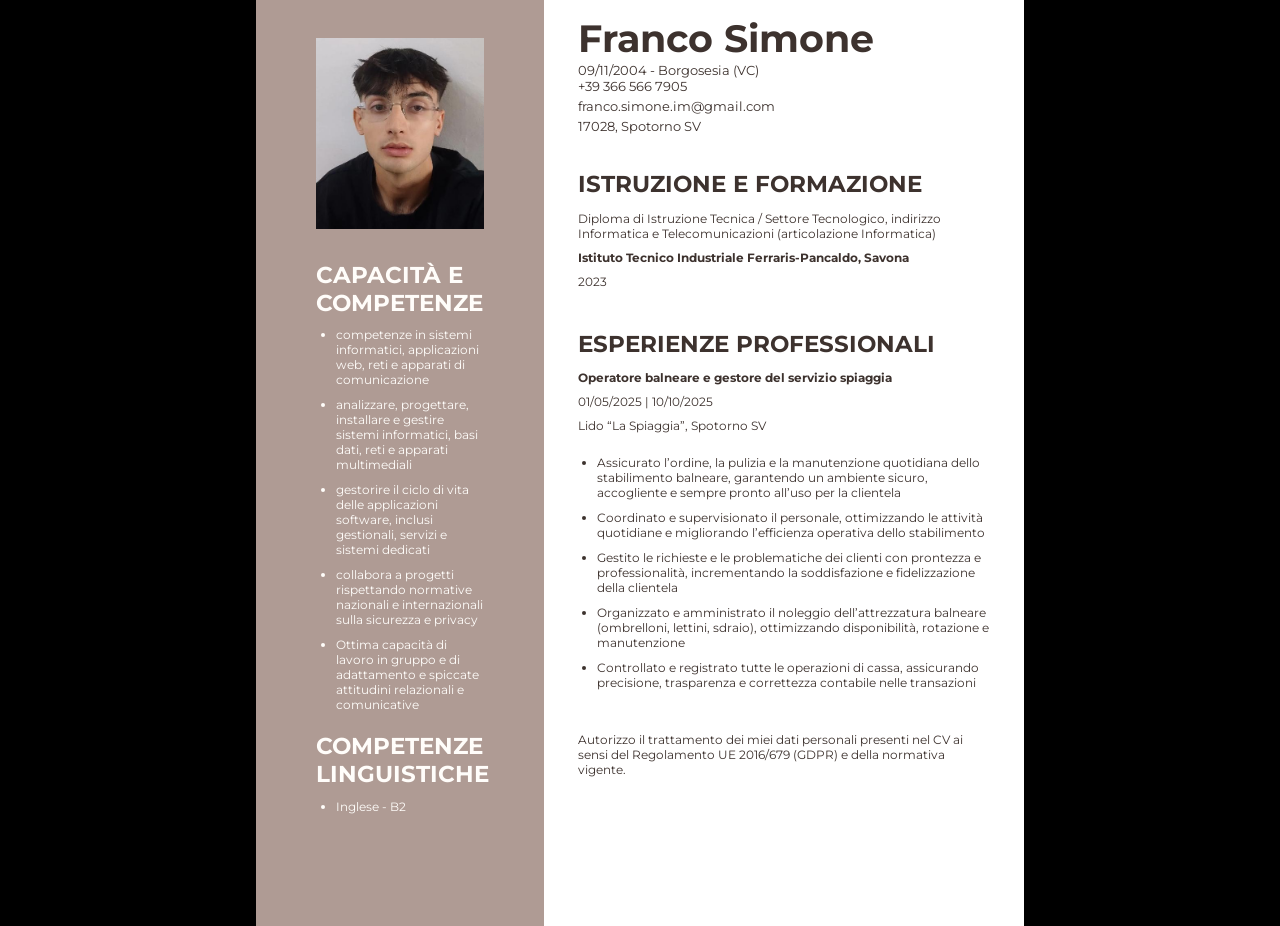
==== index.html @ 4af83966 "alpha1.4" ====
<html lang="it">
    <head>
        <meta charset="UTF-8">
        <meta name="viewport" content="width=device-width, initial-scale=1.0">
        <title>Div centrale adattivo</title>
        <script>
        let resizeTimeout;
        function checkScreenSize() 
        {
            if (document.documentElement.clientWidth < 600) 
            {
                window.location.href = "mobile.html";
            }
        }

        window.addEventListener("load", checkScreenSize);

        window.addEventListener("resize", () => {
            clearTimeout(resizeTimeout);
            resizeTimeout = setTimeout(checkScreenSize, 200); // aspetta 200ms dall’ultimo resize
        });
        </script>
        <link href="https://fonts.googleapis.com/css2?family=Montserrat:wght@400;700&amp;display=swap" rel="stylesheet">
        <style>
            html, body 
            {
                margin: 0;
                padding: 0;
                background-color: black;
            }

            /* Contenitore principale */
            .container {
                display: flex;           /* Flexbox per affiancare i div */
                align-items: stretch;    /* tutti i div avranno stessa altezza */
                min-height: 100vh;       /* altezza minima: tutta la finestra */
            }

            /* Div laterali */
            .side {
                width: 20%;
                background-color: black;
            }

            /* Div centrale */
            .center {
                flex: 1;                 /* occupa lo spazio restante */
                background-color: white;
                display: flex;           /* Flexbox per affiancare i div */
                align-items: stretch;
                min-width: 600px;
            }

            .titolo 
            {
                width: 37.5%;
                background-color: #AF9B94;
            }

            .titolo1
            {
                width: 58%;
                height: calc(100% - 2vmax);
                margin: 0% auto;
                padding-bottom: 2vmax;
            }

            .imma 
            {
                display: flex;
                justify-content: center;
            }

            .imma img 
            {
                width: 100%;   /* riempie tutta la larghezza disponibile */
                height: auto;  /* mantiene il rapporto originale */
                display: block;
            }

            .titolo1 > * {
                color: #fffdfa !important; /* bianco panna */
            }
            @media (max-width: 1150px)
            {
                .titolo1 > .para {
                font-size: clamp(17px, 1.5vmax, 66px) !important;
                }
            }
            

            .contenuto 
            {
                flex: 1;
                background-color: white;
                padding-bottom: 2vmax;
            }

            .contenuto1 
            {
                width: 86%;
                min-height: calc(100vh - 2vmax);
                margin: 0% auto;
                padding-bottom: 2vmax;
            }

            .spazio
            {
                width: 100%;
                height: 2.5vmax;
                background-color: transparent;
            }

            .nome {
                font-family: 'Montserrat', sans-serif;
                font-weight: 700;
                color: #3D322E;
                font-size: clamp(35px, 3vmax, 110px);
                margin-top: 0;
            }

            .dati
            {
                font-family: 'Montserrat', sans-serif;
                color: #3D322E;
                font-size: clamp(13px, 1vmax, 36px);
                margin-top: 0;
                text-decoration: none;
                display: block; 
                margin-bottom: 0.3vmax;
            }

            .para 
            {
                font-family: 'Montserrat', sans-serif;
                font-weight: 700;
                color: #3D322E;
                font-size: clamp(17px, 1.8vmax, 66px);
                margin-top: 0;
                text-transform: uppercase;
            }

            .testo
            {
                font-family: 'Montserrat', sans-serif;
                color: #3D322E;
                font-size: clamp(12px, 0.9vmax, 33px);;
                margin-top: 0;
                text-decoration: none;
                display: block; 
                margin-bottom: 0.7vmax;
            }

            ul
            {
                margin: 0px;
                padding-left: 1.5vmax;
            }

            li
            {
                margin-bottom: 10px;
            }

        </style>
        <style type="text/css" id="operaUserStyle"></style>
    </head>
    <body>
        <div class="container">
            <div class="side"><!-- Laterale sinistro --></div>
            <div class="center">
                <div class="titolo">
                    <div class="titolo1">
                        <div class="spazio" style="height: 3vmax;"></div>
                        <div class="imma">
                            <img src="foto_33292.jpg" alt="imma">
                        </div>
                        <div class="spazio"></div>
                        <span class="para">capacità e competenze</span>
                        <div class="spazio " style="height: 0.8vmax;"></div>
                        <span class="testo">
                            <ul>
                                <li>competenze in sistemi informatici, applicazioni web, reti e apparati di comunicazione</li>
                                <li>analizzare, progettare, installare e gestire sistemi informatici, basi dati, reti e apparati multimediali</li>
                                <li>gestorire il ciclo di vita delle applicazioni software, inclusi gestionali, servizi e sistemi dedicati</li>
                                <li>collabora a progetti rispettando normative nazionali e internazionali sulla sicurezza e privacy</li>
                                <li>Ottima capacità di lavoro in gruppo e di adattamento e spiccate attitudini relazionali e comunicative</li>
                            </ul>
                        </span>
                        <div class="spazio " style="height: 0.8vmax;"></div>
                        <span class="para">Competenze Linguistiche</span>
                        <div class="spazio " style="height: 0.8vmax;"></div>
                        <span class="testo">
                            <ul>
                                <li>Inglese - B2</li>
                            </ul>
                        </span>
                    </div>
                </div>
                <div class="contenuto">
                    <div class="contenuto1" id="c">
                        <div class="spazio" style="height: 1.2vmax;"></div>
                        <span class="nome">Franco Simone</span>
                        
                        <span class="dati">
                            09/11/2004 - Borgosesia (VC)

                            <a class="dati" href="tel:+393665667905" target="_blank">
                                +39 366 566 7905
                            </a>
                            
                            <a class="dati" href="https://mail.google.com/mail/?view=cm&amp;to=franco.simone.im@gmail.com&amp;su=Richiesta&amp;body=Ciao, vorrei informazioni" target="_blank">
                                franco.simone.im@gmail.com
                            </a>
                            
                            <a class="dati" href="https://www.google.com/maps/search/?api=1&amp;query=Spotorno" target="_blank">
                                17028, Spotorno SV
                            </a>
                        </span>
                        <div class="spazio"></div>
                        <span class="para">istruzione e formazione</span>
                        <div class="spazio" style="height: 1vmax;"></div>
                        <span class="testo">Diploma di Istruzione Tecnica / Settore Tecnologico, indirizzo Informatica e Telecomunicazioni (articolazione Informatica)</span>
                            <span class="testo"><strong>Istituto Tecnico Industriale Ferraris-Pancaldo, Savona</strong></span>
                            <span class="testo">2023</span>
                        </span>
                        <div class="spazio"></div>
                        <span class="para">ESPERIENZE PROFESSIONALI</span>
                        <div class="spazio" style="height: 1vmax;"></div>
                        <span class="testo"><strong>Operatore balneare e gestore del servizio spiaggia</strong></span>
                        <span class="testo">01/05/2025 | 10/10/2025</span>
                        <span class="testo">Lido “La Spiaggia”, Spotorno SV</span>
                        <div class="spazio" style="height: 1vmax;"></div>
                        <span class="testo">
                            <ul>
                                <li>Assicurato l’ordine, la pulizia e la manutenzione quotidiana dello stabilimento balneare, garantendo un ambiente sicuro, accogliente e sempre pronto all’uso per la clientela</li>
                                <li>Coordinato e supervisionato il personale, ottimizzando le attività quotidiane e migliorando l’efficienza operativa dello stabilimento</li>
                                <li>Gestito le richieste e le problematiche dei clienti con prontezza e professionalità, incrementando la soddisfazione e fidelizzazione della clientela</li>
                                <li>Organizzato e amministrato il noleggio dell’attrezzatura balneare (ombrelloni, lettini, sdraio), ottimizzando disponibilità, rotazione e manutenzione</li>
                                <li>Controllato e registrato tutte le operazioni di cassa, assicurando precisione, trasparenza e correttezza contabile nelle transazioni</li>
                            </ul>
                        </span>
                        <div class="spazio"></div>
                        <span class="testo">Autorizzo il trattamento dei miei dati personali presenti nel CV ai sensi del Regolamento UE 2016/679 (GDPR) e della normativa vigente.</span>
                    </div>
                </div>
            </div>
            <div class="side"><!-- Laterale destro --></div>
        </div>
        <script>
            window.addEventListener("resize", function() {
            if (window.innerWidth < 768) {
                console.log("Schermo piccolo");
            } else {
                console.log("Schermo grande");
            }
            });
        </script>
    </body>
</html>
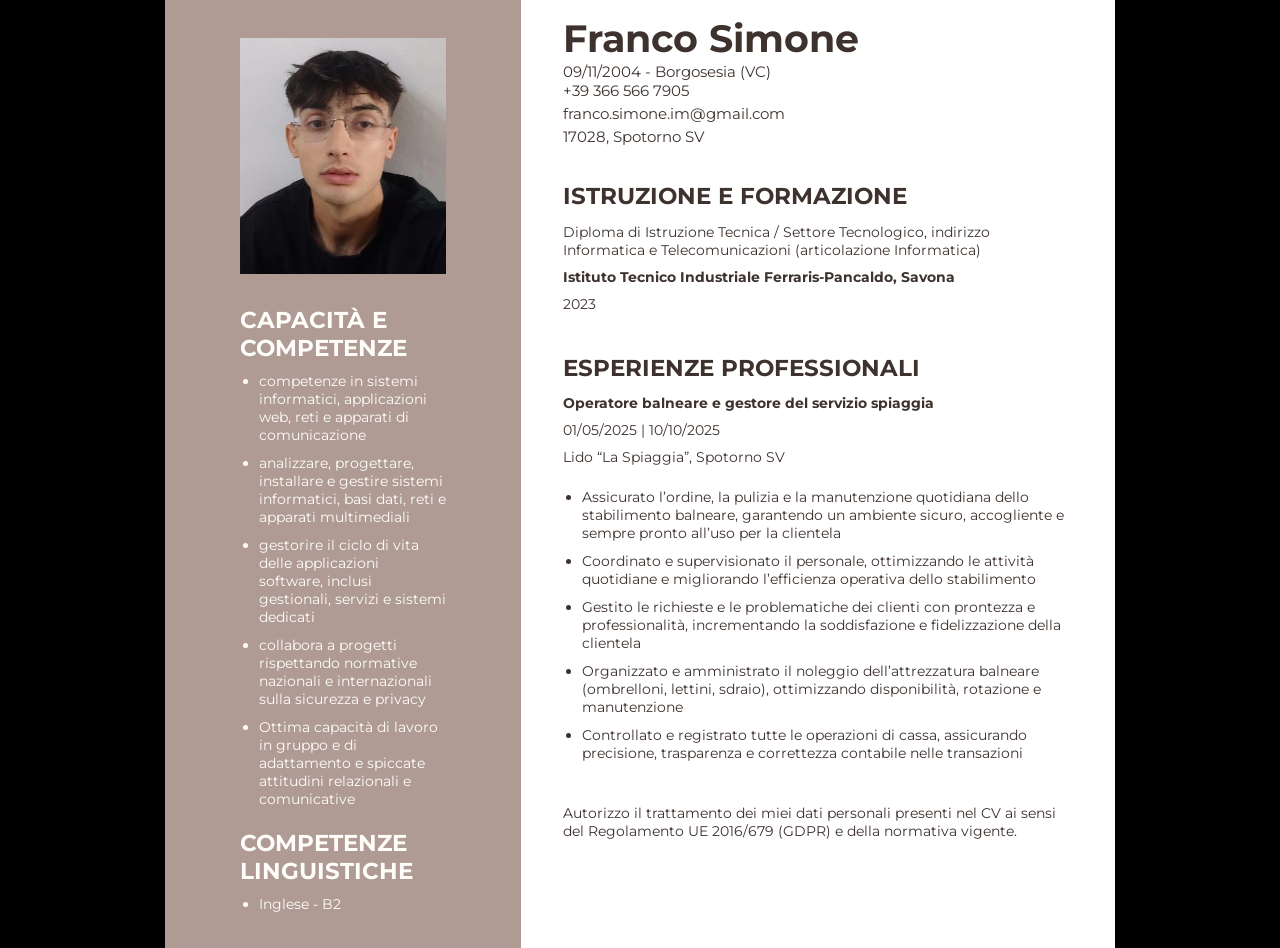
==== commit 4cc286b2: "beta1.0" ====
--- a/index.html
+++ b/index.html
@@ -3,23 +3,6 @@
         <meta charset="UTF-8">
         <meta name="viewport" content="width=device-width, initial-scale=1.0">
         <title>Div centrale adattivo</title>
-        <script>
-        let resizeTimeout;
-        function checkScreenSize() 
-        {
-            if (document.documentElement.clientWidth < 600) 
-            {
-                window.location.href = "mobile.html";
-            }
-        }
-
-        window.addEventListener("load", checkScreenSize);
-
-        window.addEventListener("resize", () => {
-            clearTimeout(resizeTimeout);
-            resizeTimeout = setTimeout(checkScreenSize, 200); // aspetta 200ms dall’ultimo resize
-        });
-        </script>
         <link href="https://fonts.googleapis.com/css2?family=Montserrat:wght@400;700&amp;display=swap" rel="stylesheet">
         <style>
             html, body 
@@ -27,142 +10,127 @@
                 margin: 0;
                 padding: 0;
                 background-color: black;
+                min-width: 374px;
+                overflow-x: hidden;
             }
 
+            @media (max-width: 599px) 
+            {
             /* Contenitore principale */
-            .container {
-                display: flex;           /* Flexbox per affiancare i div */
-                align-items: stretch;    /* tutti i div avranno stessa altezza */
-                min-height: 100vh;       /* altezza minima: tutta la finestra */
+                .container 
+                {
+                    display: none;       /* altezza minima: tutta la finestra */
+                }
+
+                .mobile 
+                {
+                    min-height: 100vh;       /* altezza minima: tutta la finestra */
+                }
+
+                .ps
+                {
+                    background-color: #AF9B94 !important;
+                    color: #fffdfa !important;
+                }
+
+                .pc
+                {
+                    background-color: #fffdfa !important;
+                    color: #3D322E !important;
+                }
+
+                .este
+                {
+                    width: calc(100% - 6vmax);
+                    min-height: calc(35vmax - 6vmax);
+                    height: auto;
+                    padding: 3vmax;
+                }
+
+                .inte
+                {
+                    width: 100%;
+                    min-height: calc(35vmax - 6vmax);
+                    height: auto;
+                    display: flex;
+                    align-items: stretch;
+                }
+
+                div.imma
+                {
+                    width: auto;
+                    height: 100%;
+                    background-color: transparent;
+                }
+
+                img.imma 
+                {
+                    width: auto;
+                    height: clamp(102px, 26vmin, 157px);
+                }
+
+                .nome {
+                    font-family: 'Montserrat', sans-serif;
+                    font-weight: 700;
+                    font-size: clamp(25px, 7vmin, 42px);
+                    margin-top: 0;
+                }
+
+                .dati
+                {
+                    font-family: 'Montserrat', sans-serif;
+                    font-size: clamp(15px, 4vmin, 22px);
+                    margin-top: 0;
+                    text-decoration: none;
+                    display: block; 
+                    margin-bottom: 0.3vmax;
+                }
+
+                @media (max-width: 470px)
+                {
+                    .dati
+                    {
+                        font-size: clamp(14px, 3.8vmin, 22px);
+                    }
+                }
+
+                .para 
+                {
+                    font-family: 'Montserrat', sans-serif;
+                    font-weight: 700;
+                    font-size: clamp(17px, 2.5vmax, 25px);
+                    margin-top: 0;
+                    text-transform: uppercase;
+                }
+
+                .testo
+                {
+                    font-family: 'Montserrat', sans-serif;
+                    font-size: clamp(13px, 0.9vmax, 33px);;
+                    margin-top: 0;
+                    text-decoration: none;
+                    display: block; 
+                    margin-bottom: clamp(10px, 1.8vmax, 15px);
+                }
+                
+                a 
+                {
+                    color: #fffdfa;
+                }
+
+                ul
+                {
+                    margin: 0px;
+                    padding-left: 2.2vmax;
+                }
+
+                li
+                {
+                    margin-bottom: 10px;
+                }
             }
-
-            /* Div laterali */
-            .side {
-                width: 20%;
-                background-color: black;
-            }
-
-            /* Div centrale */
-            .center {
-                flex: 1;                 /* occupa lo spazio restante */
-                background-color: white;
-                display: flex;           /* Flexbox per affiancare i div */
-                align-items: stretch;
-                min-width: 600px;
-            }
-
-            .titolo 
-            {
-                width: 37.5%;
-                background-color: #AF9B94;
-            }
-
-            .titolo1
-            {
-                width: 58%;
-                height: calc(100% - 2vmax);
-                margin: 0% auto;
-                padding-bottom: 2vmax;
-            }
-
-            .imma 
-            {
-                display: flex;
-                justify-content: center;
-            }
-
-            .imma img 
-            {
-                width: 100%;   /* riempie tutta la larghezza disponibile */
-                height: auto;  /* mantiene il rapporto originale */
-                display: block;
-            }
-
-            .titolo1 > * {
-                color: #fffdfa !important; /* bianco panna */
-            }
-            @media (max-width: 1150px)
-            {
-                .titolo1 > .para {
-                font-size: clamp(17px, 1.5vmax, 66px) !important;
-                }
-            }
-            
-
-            .contenuto 
-            {
-                flex: 1;
-                background-color: white;
-                padding-bottom: 2vmax;
-            }
-
-            .contenuto1 
-            {
-                width: 86%;
-                min-height: calc(100vh - 2vmax);
-                margin: 0% auto;
-                padding-bottom: 2vmax;
-            }
-
-            .spazio
-            {
-                width: 100%;
-                height: 2.5vmax;
-                background-color: transparent;
-            }
-
-            .nome {
-                font-family: 'Montserrat', sans-serif;
-                font-weight: 700;
-                color: #3D322E;
-                font-size: clamp(35px, 3vmax, 110px);
-                margin-top: 0;
-            }
-
-            .dati
-            {
-                font-family: 'Montserrat', sans-serif;
-                color: #3D322E;
-                font-size: clamp(13px, 1vmax, 36px);
-                margin-top: 0;
-                text-decoration: none;
-                display: block; 
-                margin-bottom: 0.3vmax;
-            }
-
-            .para 
-            {
-                font-family: 'Montserrat', sans-serif;
-                font-weight: 700;
-                color: #3D322E;
-                font-size: clamp(17px, 1.8vmax, 66px);
-                margin-top: 0;
-                text-transform: uppercase;
-            }
-
-            .testo
-            {
-                font-family: 'Montserrat', sans-serif;
-                color: #3D322E;
-                font-size: clamp(12px, 0.9vmax, 33px);;
-                margin-top: 0;
-                text-decoration: none;
-                display: block; 
-                margin-bottom: 0.7vmax;
-            }
-
-            ul
-            {
-                margin: 0px;
-                padding-left: 1.5vmax;
-            }
-
-            li
-            {
-                margin-bottom: 10px;
-            }
-
         </style>
+        <link rel="stylesheet" href="desktop.css">
         <style type="text/css" id="operaUserStyle"></style>
     </head>
     <body>
@@ -247,14 +215,86 @@
             </div>
             <div class="side"><!-- Laterale destro --></div>
         </div>
-        <script>
-            window.addEventListener("resize", function() {
-            if (window.innerWidth < 768) {
-                console.log("Schermo piccolo");
-            } else {
-                console.log("Schermo grande");
-            }
-            });
-        </script>
+
+        <div class="mobile">
+            <div class="este ps" style="min-height: auto; background-color: #AF9B94;">
+                <div class="inte" style="min-height: auto;">
+                    <div class="imma">
+                        <img class="imma" src="foto_33292.jpg" alt="sium">
+                    </div>
+                    <div style="background-color: transparent; width: 3vmax; min-width: 20px;"></div>
+                    <div style="flex-grow: 1;"> 
+                        <span class="nome">Franco Simone</span>
+                        <div style="background-color: transparent; height: 1vmax; width: 100%;"></div>
+                        <span class="dati">
+                            09/11/2004 - Borgosesia (VC)
+
+                            <a class="dati" href="tel:+393665667905" target="_blank">
+                                +39 366 566 7905
+                            </a>
+                                
+                            <a class="dati" href="https://mail.google.com/mail/?view=cm&amp;to=franco.simone.im@gmail.com&amp;su=Richiesta&amp;body=Ciao, vorrei informazioni" target="_blank">
+                                franco.simone.im@gmail.com
+                            </a>
+                                
+                            <a class="dati" href="https://www.google.com/maps/search/?api=1&amp;query=Spotorno" target="_blank">
+                                17028, Spotorno SV
+                            </a>
+                        </span>        
+                    </div>
+                </div>
+            </div>
+            <div class="este pc" style=" background-color: #fffdfa;">
+                <div class="inte" style="display: block;">
+                    <span class="para">istruzione e formazione</span>
+                    <div class="spazio" style="height: 1vmax;"></div>
+                    <span class="testo">Diploma di Istruzione Tecnica / Settore Tecnologico, indirizzo Informatica e Telecomunicazioni (articolazione Informatica)</span>
+                        <span class="testo"><strong>Istituto Tecnico Industriale Ferraris-Pancaldo, Savona</strong></span>
+                        <span class="testo">2023</span>
+                    
+                    <div class="spazio"></div>
+                    <span class="para">ESPERIENZE PROFESSIONALI</span>
+                    <div class="spazio" style="height: 1vmax;"></div>
+                    <span class="testo"><strong>Operatore balneare e gestore del servizio spiaggia</strong></span>
+                    <span class="testo">01/05/2025 | 10/10/2025</span>
+                    <span class="testo">Lido “La Spiaggia”, Spotorno SV</span>
+                    <div class="spazio" style="height: 1vmax;"></div>
+                    <span class="testo">
+                        <ul>
+                            <li>Assicurato l’ordine, la pulizia e la manutenzione quotidiana dello stabilimento balneare, garantendo un ambiente sicuro, accogliente e sempre pronto all’uso per la clientela</li>
+                            <li>Coordinato e supervisionato il personale, ottimizzando le attività quotidiane e migliorando l’efficienza operativa dello stabilimento</li>
+                            <li>Gestito le richieste e le problematiche dei clienti con prontezza e professionalità, incrementando la soddisfazione e fidelizzazione della clientela</li>
+                            <li>Organizzato e amministrato il noleggio dell’attrezzatura balneare (ombrelloni, lettini, sdraio), ottimizzando disponibilità, rotazione e manutenzione</li>
+                            <li>Controllato e registrato tutte le operazioni di cassa, assicurando precisione, trasparenza e correttezza contabile nelle transazioni</li>
+                        </ul>
+                    </span>
+                </div>
+            </div>
+            <div class="este ps" style=" background-color: #AF9B94;">
+                <div class="inte" style="display: block;">
+                    <span class="para">capacità e competenze</span>
+                    <div class="spazio " style="height: 0.8vmax;"></div>
+                    <span class="testo">
+                        <ul>
+                            <li>competenze in sistemi informatici, applicazioni web, reti e apparati di comunicazione</li>
+                            <li>analizzare, progettare, installare e gestire sistemi informatici, basi dati, reti e apparati multimediali</li>
+                            <li>gestorire il ciclo di vita delle applicazioni software, inclusi gestionali, servizi e sistemi dedicati</li>
+                            <li>collabora a progetti rispettando normative nazionali e internazionali sulla sicurezza e privacy</li>
+                            <li>Ottima capacità di lavoro in gruppo e di adattamento e spiccate attitudini relazionali e comunicative</li>
+                        </ul>
+                    </span>
+                    <div class="spazio " style="height: 0.8vmax;"></div>
+                    <span class="para">Competenze Linguistiche</span>
+                    <div class="spazio " style="height: 0.8vmax;"></div>
+                    <span class="testo">
+                        <ul>
+                            <li>Inglese - B2</li>
+                        </ul>
+                    </span>
+                    <div class="spazio" style="height: 6vmax;"></div>
+                    <span class="testo">Autorizzo il trattamento dei miei dati personali presenti nel CV ai sensi del Regolamento UE 2016/679 (GDPR) e della normativa vigente.</span>
+                </div>
+            </div>
+        </div>
     </body>
 </html>
--- a/desktop.css
+++ b/desktop.css
@@ -0,0 +1,163 @@
+           
+
+@media (min-width: 600px) 
+{
+    .mobile
+    {
+        display: none;
+    }
+
+    .container 
+    {
+        display: flex;
+        align-items: stretch;
+        min-height: 100vh;
+    }
+
+    @media (min-width: 1151px)
+    {
+        .center
+        {
+            min-width: 950px !important;
+        }
+
+        .side 
+        {
+            width: 20%;
+            
+            background-color: black;
+        }
+    }
+    
+    @media (max-width: 1150px) and (min-width: 951px)
+    {
+        .side 
+        {
+            width: calc((100% - 950px) / 2);
+            background-color: black;
+        }
+    }
+
+    @media (max-width: 950px)
+    {
+        .side
+        {
+            width: 0%;
+        }
+    }
+
+    .center 
+    {
+        flex: 1;
+        background-color: white;
+        display: flex;
+        align-items: stretch;
+        min-width: 600px;
+    }
+
+    .titolo 
+    {
+        width: 37.5%;
+        background-color: #AF9B94;
+    }
+
+    .titolo1
+    {
+        width: 58%;
+        height: calc(100% - 2vmax);
+        margin: 0% auto;
+        padding-bottom: 2vmax;
+    }
+
+    .imma 
+    {
+        display: flex;
+        justify-content: center;
+    }
+
+    .imma img 
+    {
+        width: 100%;
+        height: auto;
+        display: block;
+    }
+
+    .titolo1 > * 
+    {
+        color: #fffdfa !important;
+    }
+    
+    .contenuto 
+    {
+        flex: 1;
+        background-color: white;
+        padding-bottom: 2vmax;
+    }
+
+    .contenuto1 
+    {
+        width: 86%;
+        min-height: calc(100vh - 2vmax);
+        margin: 0% auto;
+        padding-bottom: 2vmax;
+    }
+
+    .spazio
+    {
+        width: 100%;
+        height: 2.5vmax;
+        background-color: transparent;
+    }
+
+    .nome 
+    {
+        font-family: 'Montserrat', sans-serif;
+        font-weight: 700;
+        color: #3D322E;
+        font-size: clamp(35px, 3vmax, 110px);
+        margin-top: 0;
+    }
+
+    .dati
+    {
+        font-family: 'Montserrat', sans-serif;
+        color: #3D322E;
+        font-size: clamp(15px, 1vmax, 36px);
+        margin-top: 0;
+        text-decoration: none;
+        display: block; 
+        margin-bottom: 0.3vmax;
+    }
+
+    .para 
+    {
+        font-family: 'Montserrat', sans-serif;
+        font-weight: 700;
+        color: #3D322E;
+        font-size: clamp(21px, 1.8vmax, 66px);
+        margin-top: 0;
+        text-transform: uppercase;
+    }
+
+    .testo
+    {
+        font-family: 'Montserrat', sans-serif;
+        color: #3D322E;
+        font-size: clamp(14px, 0.9vmax, 33px);;
+        margin-top: 0;
+        text-decoration: none;
+        display: block; 
+        margin-bottom: 0.7vmax;
+    }
+
+    ul
+    {
+        margin: 0px;
+        padding-left: 1.5vmax;
+    }
+
+    li
+    {
+        margin-bottom: 10px;
+    }
+}
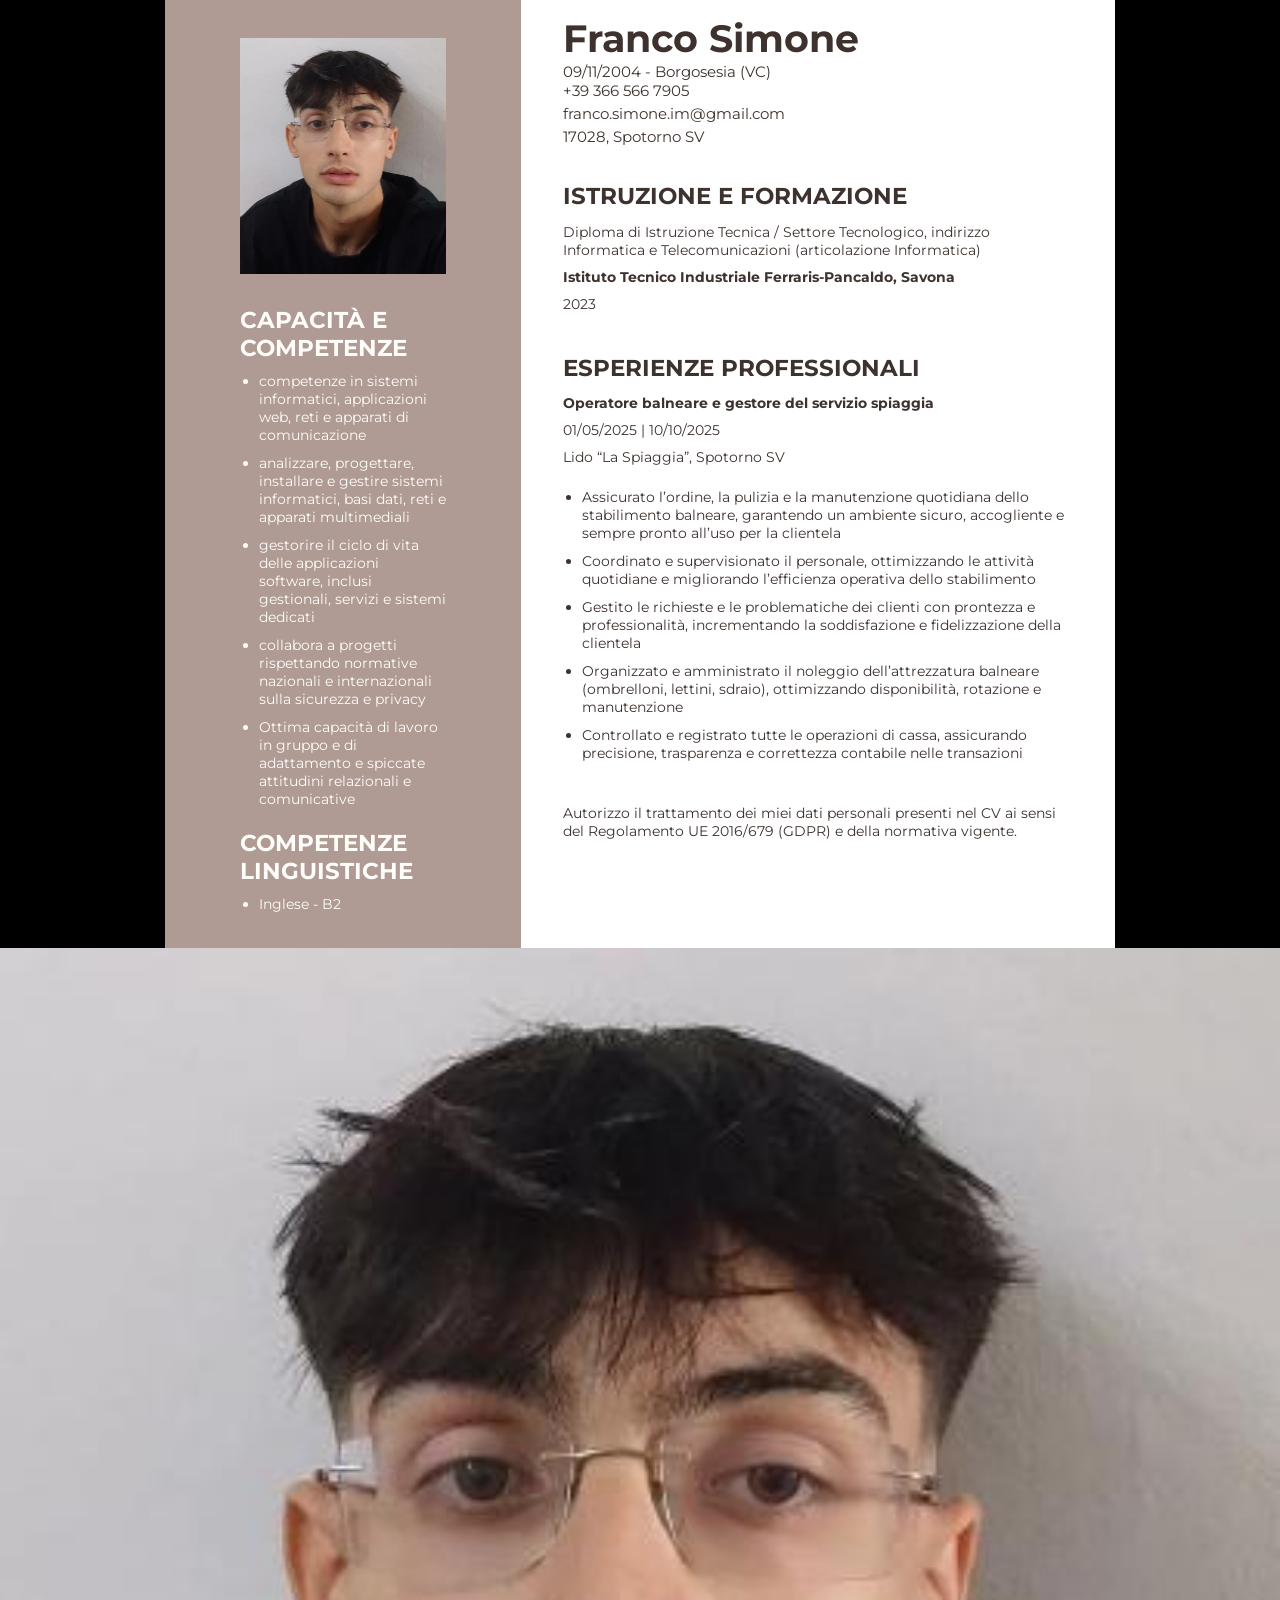
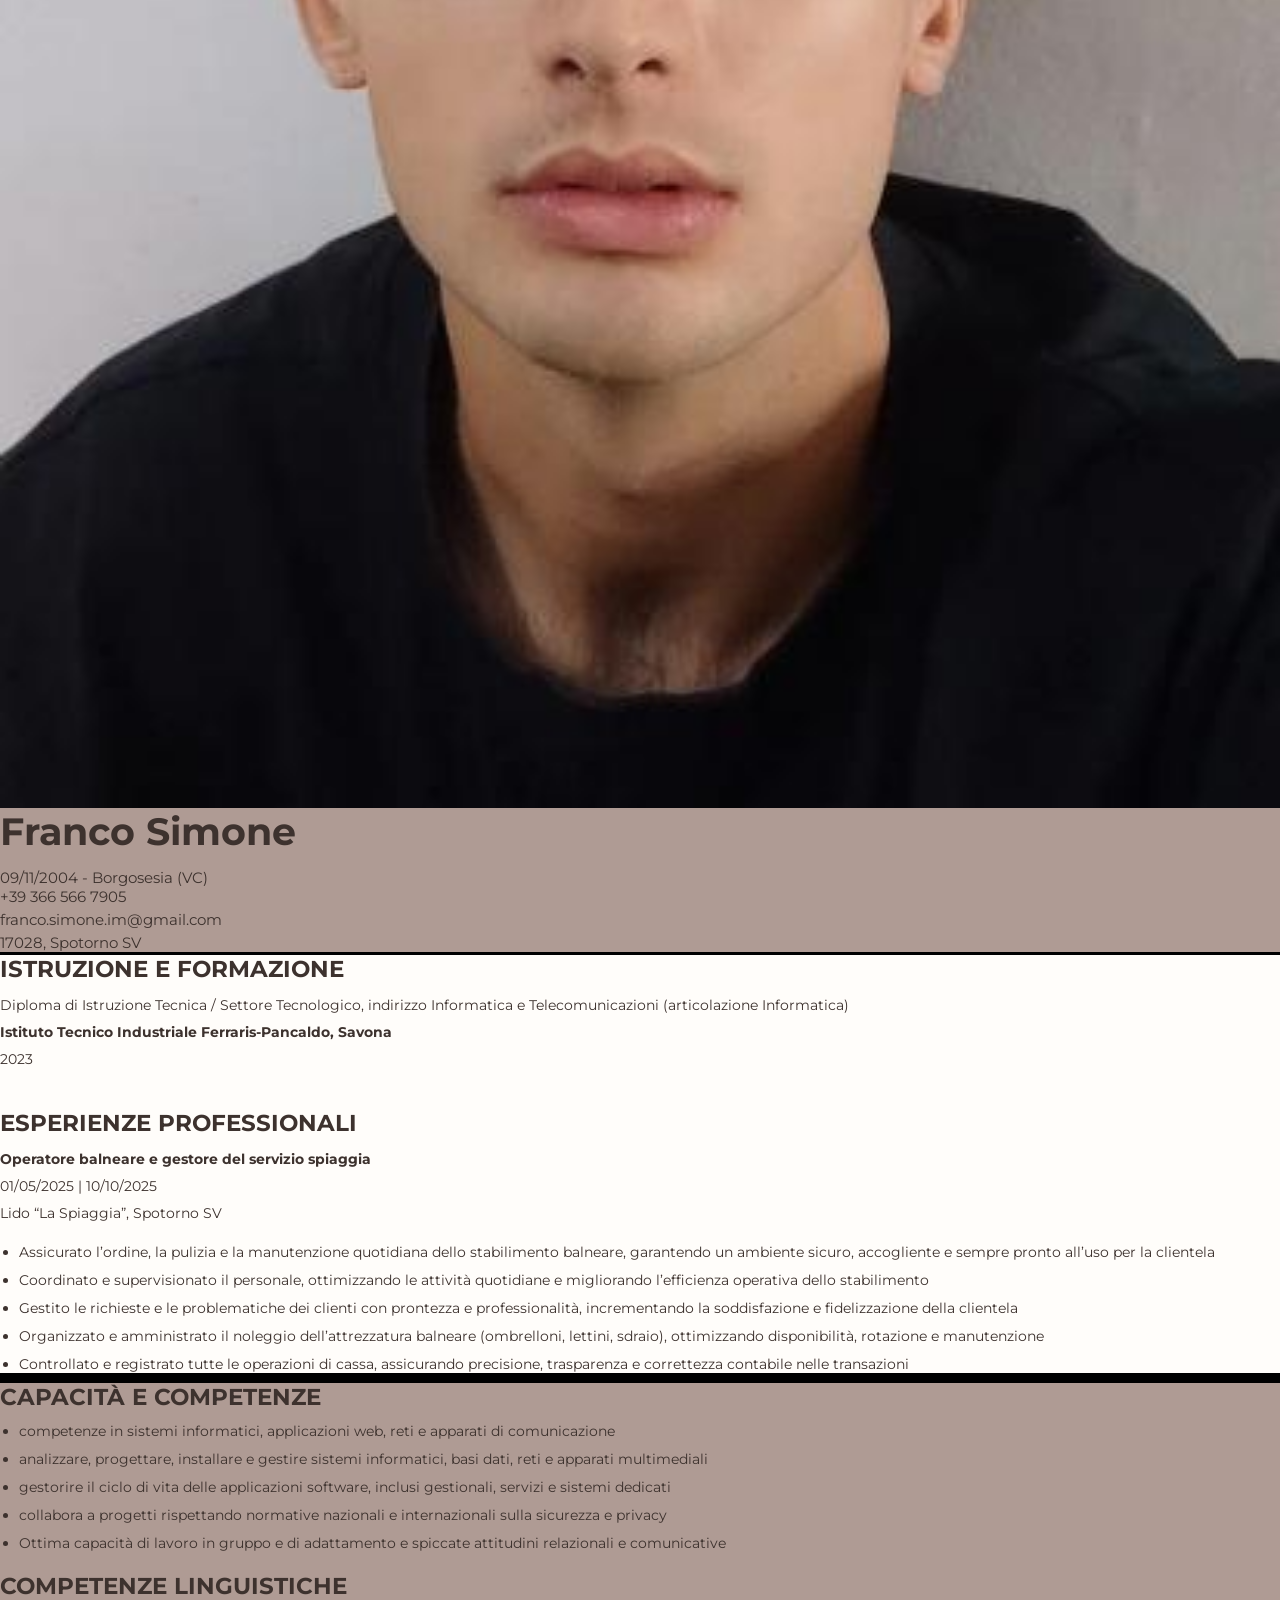
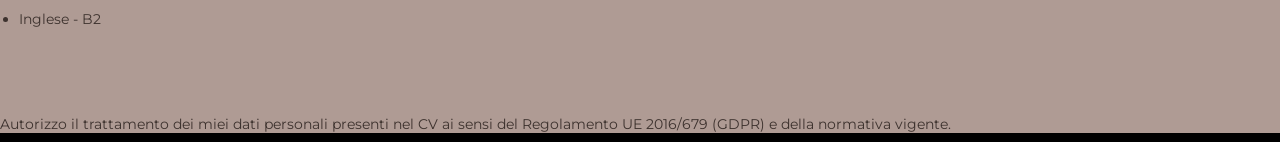
==== commit 5485271c: "beta1.1" ====
--- a/index.html
+++ b/index.html
@@ -60,6 +60,7 @@
                 {
                     width: auto;
                     height: 100%;
+                    align-self: center;
                     background-color: transparent;
                 }
 
--- a/desktop.css
+++ b/desktop.css
@@ -1,8 +1,6 @@
-           
-
 @media (min-width: 600px) 
 {
-    .mobile
+    .mobiles
     {
         display: none;
     }
@@ -99,7 +97,6 @@
         width: 86%;
         min-height: calc(100vh - 2vmax);
         margin: 0% auto;
-        padding-bottom: 2vmax;
     }
 
     .spazio
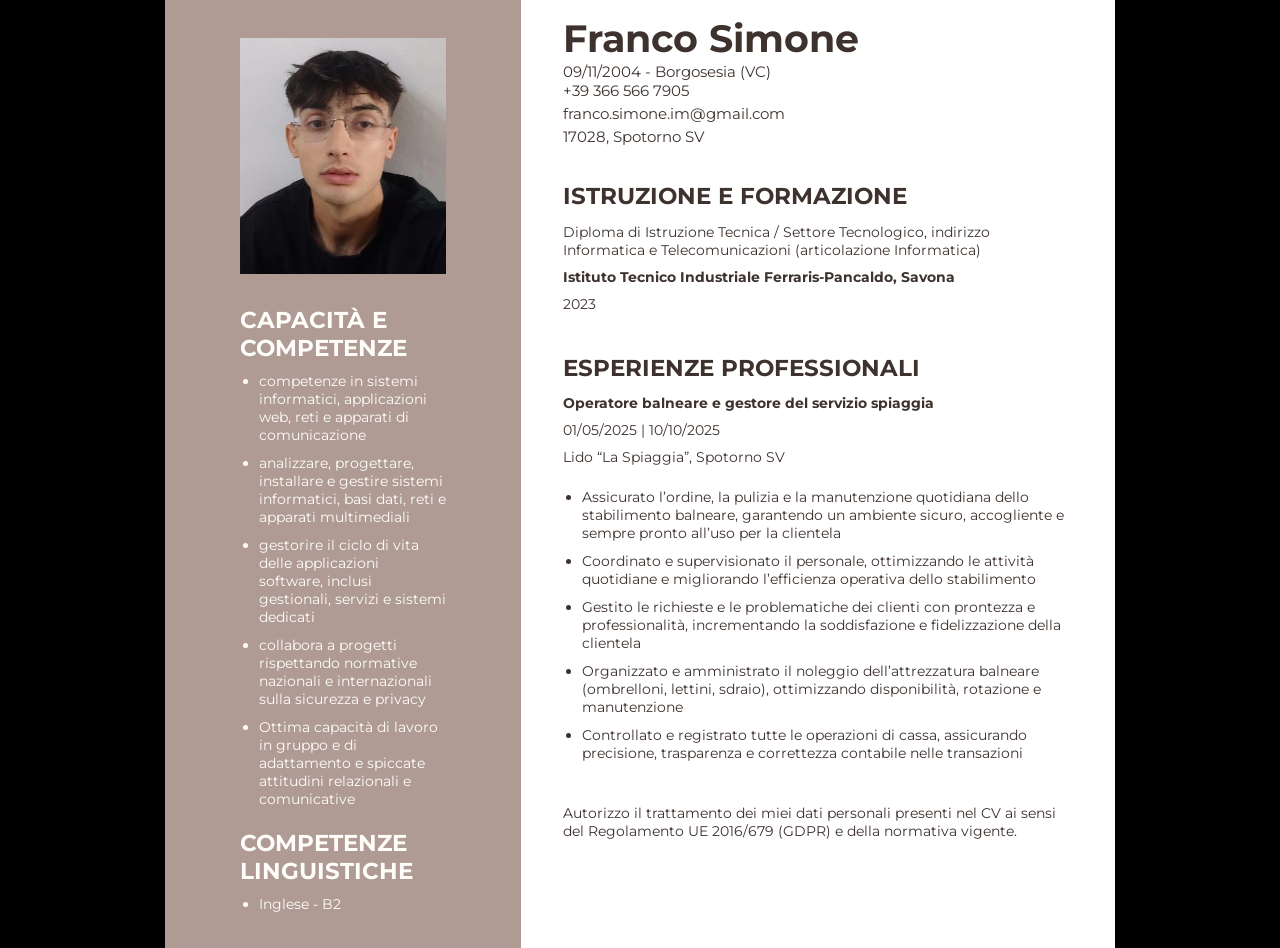
==== commit 933430df: "beta1.4" ====
--- a/index.html
+++ b/index.html
@@ -2,7 +2,8 @@
     <head>
         <meta charset="UTF-8">
         <meta name="viewport" content="width=device-width, initial-scale=1.0">
-        <title>Div centrale adattivo</title>
+        <title>Curriculum Vitae</title>
+        <link rel="icon" type="image/png" href="logop2.png">
         <link href="https://fonts.googleapis.com/css2?family=Montserrat:wght@400;700&amp;display=swap" rel="stylesheet">
         <style>
             html, body 
@@ -11,132 +12,15 @@
                 padding: 0;
                 background-color: black;
                 min-width: 374px;
-                overflow-x: hidden;
-            }
-
-            @media (max-width: 599px) 
-            {
-            /* Contenitore principale */
-                .container 
-                {
-                    display: none;       /* altezza minima: tutta la finestra */
-                }
-
-                .mobile 
-                {
-                    min-height: 100vh;       /* altezza minima: tutta la finestra */
-                }
-
-                .ps
-                {
-                    background-color: #AF9B94 !important;
-                    color: #fffdfa !important;
-                }
-
-                .pc
-                {
-                    background-color: #fffdfa !important;
-                    color: #3D322E !important;
-                }
-
-                .este
-                {
-                    width: calc(100% - 6vmax);
-                    min-height: calc(35vmax - 6vmax);
-                    height: auto;
-                    padding: 3vmax;
-                }
-
-                .inte
-                {
-                    width: 100%;
-                    min-height: calc(35vmax - 6vmax);
-                    height: auto;
-                    display: flex;
-                    align-items: stretch;
-                }
-
-                div.imma
-                {
-                    width: auto;
-                    height: 100%;
-                    align-self: center;
-                    background-color: transparent;
-                }
-
-                img.imma 
-                {
-                    width: auto;
-                    height: clamp(102px, 26vmin, 157px);
-                }
-
-                .nome {
-                    font-family: 'Montserrat', sans-serif;
-                    font-weight: 700;
-                    font-size: clamp(25px, 7vmin, 42px);
-                    margin-top: 0;
-                }
-
-                .dati
-                {
-                    font-family: 'Montserrat', sans-serif;
-                    font-size: clamp(15px, 4vmin, 22px);
-                    margin-top: 0;
-                    text-decoration: none;
-                    display: block; 
-                    margin-bottom: 0.3vmax;
-                }
-
-                @media (max-width: 470px)
-                {
-                    .dati
-                    {
-                        font-size: clamp(14px, 3.8vmin, 22px);
-                    }
-                }
-
-                .para 
-                {
-                    font-family: 'Montserrat', sans-serif;
-                    font-weight: 700;
-                    font-size: clamp(17px, 2.5vmax, 25px);
-                    margin-top: 0;
-                    text-transform: uppercase;
-                }
-
-                .testo
-                {
-                    font-family: 'Montserrat', sans-serif;
-                    font-size: clamp(13px, 0.9vmax, 33px);;
-                    margin-top: 0;
-                    text-decoration: none;
-                    display: block; 
-                    margin-bottom: clamp(10px, 1.8vmax, 15px);
-                }
-                
-                a 
-                {
-                    color: #fffdfa;
-                }
-
-                ul
-                {
-                    margin: 0px;
-                    padding-left: 2.2vmax;
-                }
-
-                li
-                {
-                    margin-bottom: 10px;
-                }
             }
         </style>
         <link rel="stylesheet" href="desktop.css">
+        <link rel="stylesheet" href="mobile.css">
         <style type="text/css" id="operaUserStyle"></style>
     </head>
     <body>
         <div class="container">
-            <div class="side"><!-- Laterale sinistro --></div>
+            <div class="side"></div>
             <div class="center">
                 <div class="titolo">
                     <div class="titolo1">
@@ -170,21 +54,11 @@
                     <div class="contenuto1" id="c">
                         <div class="spazio" style="height: 1.2vmax;"></div>
                         <span class="nome">Franco Simone</span>
-                        
                         <span class="dati">
                             09/11/2004 - Borgosesia (VC)
-
-                            <a class="dati" href="tel:+393665667905" target="_blank">
-                                +39 366 566 7905
-                            </a>
-                            
-                            <a class="dati" href="https://mail.google.com/mail/?view=cm&amp;to=franco.simone.im@gmail.com&amp;su=Richiesta&amp;body=Ciao, vorrei informazioni" target="_blank">
-                                franco.simone.im@gmail.com
-                            </a>
-                            
-                            <a class="dati" href="https://www.google.com/maps/search/?api=1&amp;query=Spotorno" target="_blank">
-                                17028, Spotorno SV
-                            </a>
+                            <a class="dati" href="tel:+393665667905" target="_blank">+39 366 566 7905</a>
+                            <a class="dati" href="https://mail.google.com/mail/?view=cm&amp;to=franco.simone.im@gmail.com&amp;su=Richiesta&amp;body=Ciao, vorrei informazioni" target="_blank">franco.simone.im@gmail.com</a>
+                            <a class="dati" href="https://www.google.com/maps/search/?api=1&amp;query=Spotorno" target="_blank">17028, Spotorno SV</a>
                         </span>
                         <div class="spazio"></div>
                         <span class="para">istruzione e formazione</span>
@@ -214,7 +88,7 @@
                     </div>
                 </div>
             </div>
-            <div class="side"><!-- Laterale destro --></div>
+            <div class="side"></div>
         </div>
 
         <div class="mobile">
@@ -224,24 +98,15 @@
                         <img class="imma" src="foto_33292.jpg" alt="sium">
                     </div>
                     <div style="background-color: transparent; width: 3vmax; min-width: 20px;"></div>
-                    <div style="flex-grow: 1;"> 
+                    <div style="flex-grow: 1;">
                         <span class="nome">Franco Simone</span>
                         <div style="background-color: transparent; height: 1vmax; width: 100%;"></div>
                         <span class="dati">
                             09/11/2004 - Borgosesia (VC)
-
-                            <a class="dati" href="tel:+393665667905" target="_blank">
-                                +39 366 566 7905
-                            </a>
-                                
-                            <a class="dati" href="https://mail.google.com/mail/?view=cm&amp;to=franco.simone.im@gmail.com&amp;su=Richiesta&amp;body=Ciao, vorrei informazioni" target="_blank">
-                                franco.simone.im@gmail.com
-                            </a>
-                                
-                            <a class="dati" href="https://www.google.com/maps/search/?api=1&amp;query=Spotorno" target="_blank">
-                                17028, Spotorno SV
-                            </a>
-                        </span>        
+                            <a class="dati" href="tel:+393665667905" target="_blank">+39 366 566 7905</a>
+                            <a class="dati" href="https://mail.google.com/mail/?view=cm&amp;to=franco.simone.im@gmail.com&amp;su=Richiesta&amp;body=Ciao, vorrei informazioni" target="_blank">franco.simone.im@gmail.com</a>
+                            <a class="dati" href="https://www.google.com/maps/search/?api=1&amp;query=Spotorno" target="_blank">17028, Spotorno SV</a>
+                        </span>
                     </div>
                 </div>
             </div>
--- a/desktop.css
+++ b/desktop.css
@@ -1,6 +1,6 @@
 @media (min-width: 600px) 
 {
-    .mobiles
+    .mobile
     {
         display: none;
     }
--- a/mobile.css
+++ b/mobile.css
@@ -0,0 +1,115 @@
+@media (max-width: 599px) 
+{
+    .container 
+    {
+        display: none;       /* altezza minima: tutta la finestra */
+    }
+
+    .mobile 
+    {
+        min-height: 100vh;       /* altezza minima: tutta la finestra */
+    }
+
+    .ps
+    {
+        background-color: #AF9B94 !important;
+        color: #fffdfa !important;
+    }
+
+    .pc
+    {
+        background-color: #fffdfa !important;
+        color: #3D322E !important;
+    }
+
+    .este
+    {
+        width: calc(100% - 6vmax);
+        min-height: calc(35vmax - 6vmax);
+        height: auto;
+        padding: 3vmax;
+    }
+
+    .inte
+    {
+        width: 100%;
+        min-height: calc(35vmax - 6vmax);
+        height: auto;
+        display: flex;
+        align-items: stretch;
+    }
+
+    div.imma
+    {
+        width: auto;
+        height: 100%;
+        align-self: center;
+        background-color: transparent;
+    }
+
+    img.imma 
+    {
+        width: auto;
+        height: clamp(102px, 26vmin, 157px);
+    }
+
+    .nome {
+        font-family: 'Montserrat', sans-serif;
+        font-weight: 700;
+        font-size: clamp(25px, 7vmin, 42px);
+        margin-top: 0;
+    }
+
+    .dati
+    {
+        font-family: 'Montserrat', sans-serif;
+        font-size: clamp(15px, 4vmin, 22px);
+        margin-top: 0;
+        text-decoration: none;
+        display: block; 
+        margin-bottom: 0.3vmax;
+    }
+
+    @media (max-width: 470px)
+    {
+        .dati
+        {
+            font-size: clamp(14px, 3.8vmin, 22px);
+        }
+    }
+
+    .para 
+    {
+        font-family: 'Montserrat', sans-serif;
+        font-weight: 700;
+        font-size: clamp(17px, 2.5vmax, 25px);
+        margin-top: 0;
+        text-transform: uppercase;
+    }
+
+    .testo
+    {
+        font-family: 'Montserrat', sans-serif;
+        font-size: clamp(13px, 0.9vmax, 33px);;
+        margin-top: 0;
+        text-decoration: none;
+        display: block; 
+        margin-bottom: clamp(10px, 1.8vmax, 15px);
+    }
+    
+    a 
+    {
+        color: #fffdfa;
+    }
+
+    ul
+    {
+        margin: 0px;
+        padding-left: 2.2vmax;
+    }
+
+    li
+    {
+        margin-bottom: 10px;
+    }
+}
